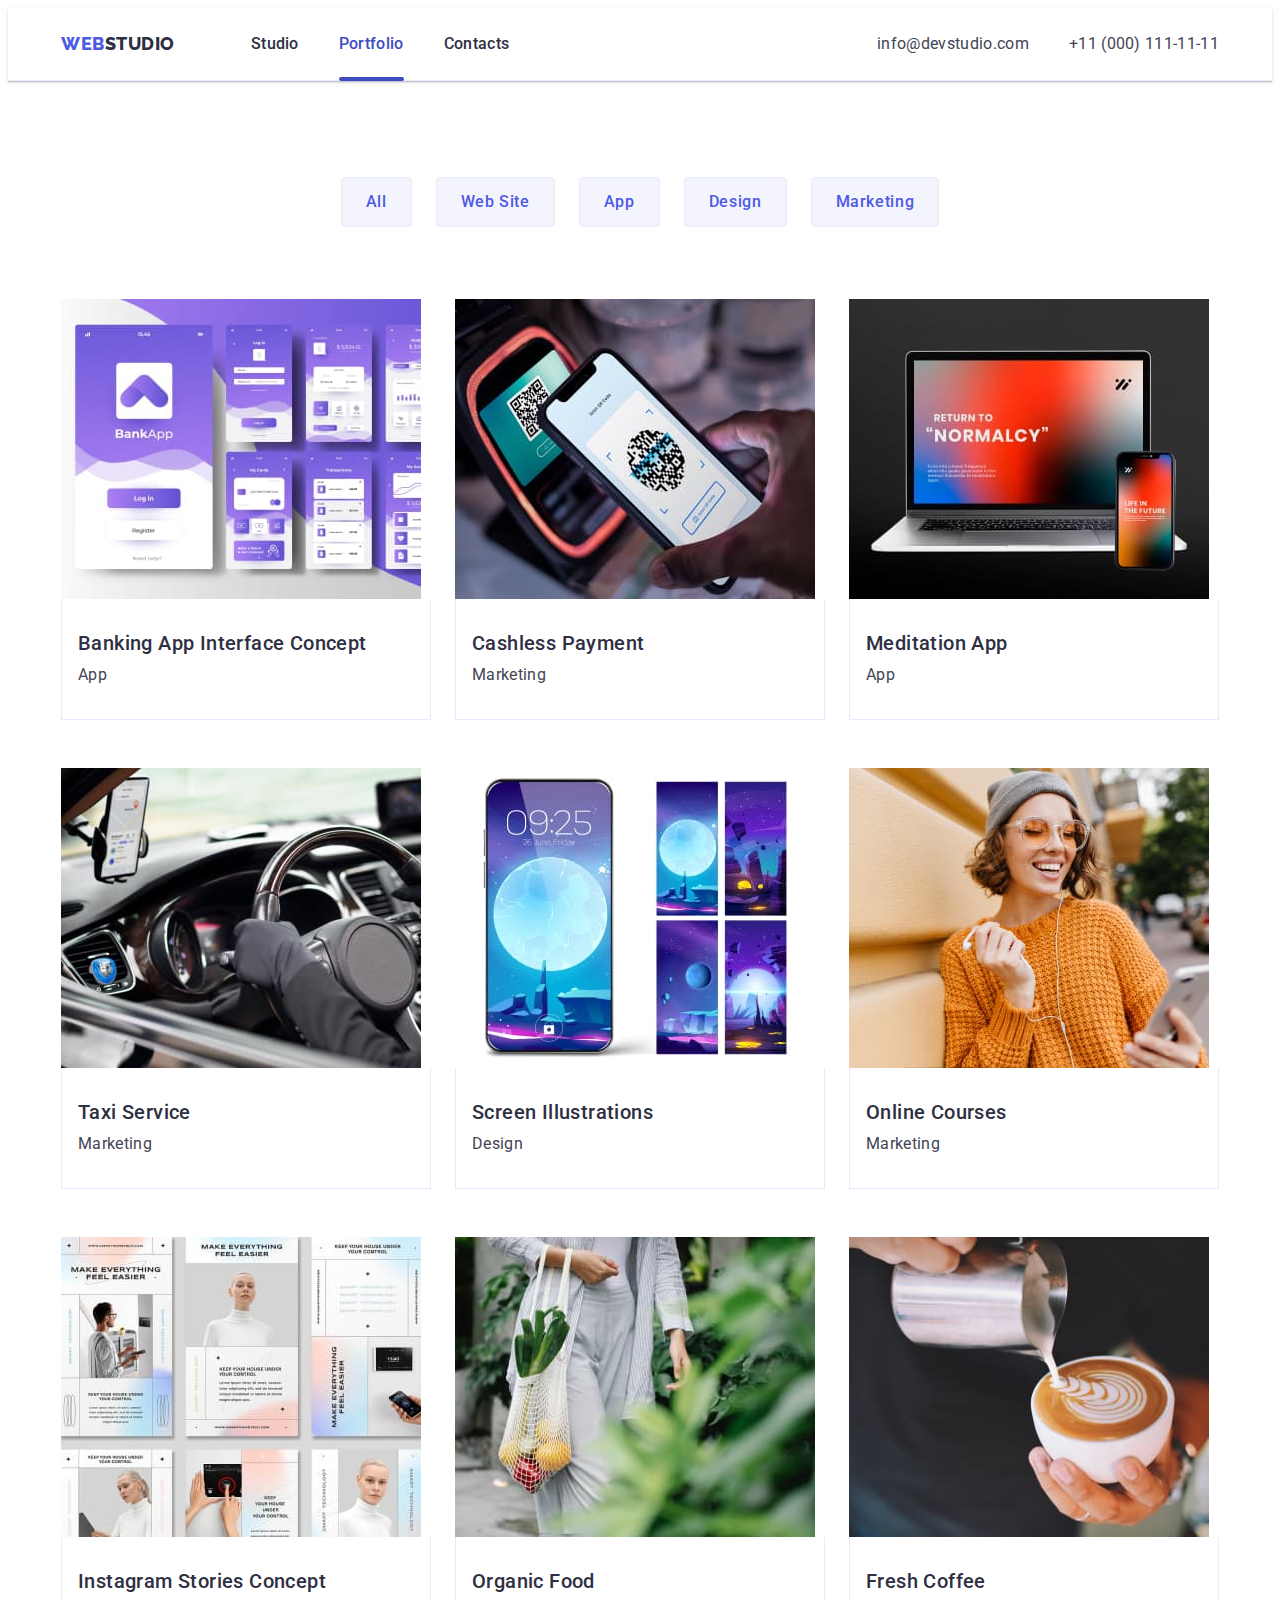
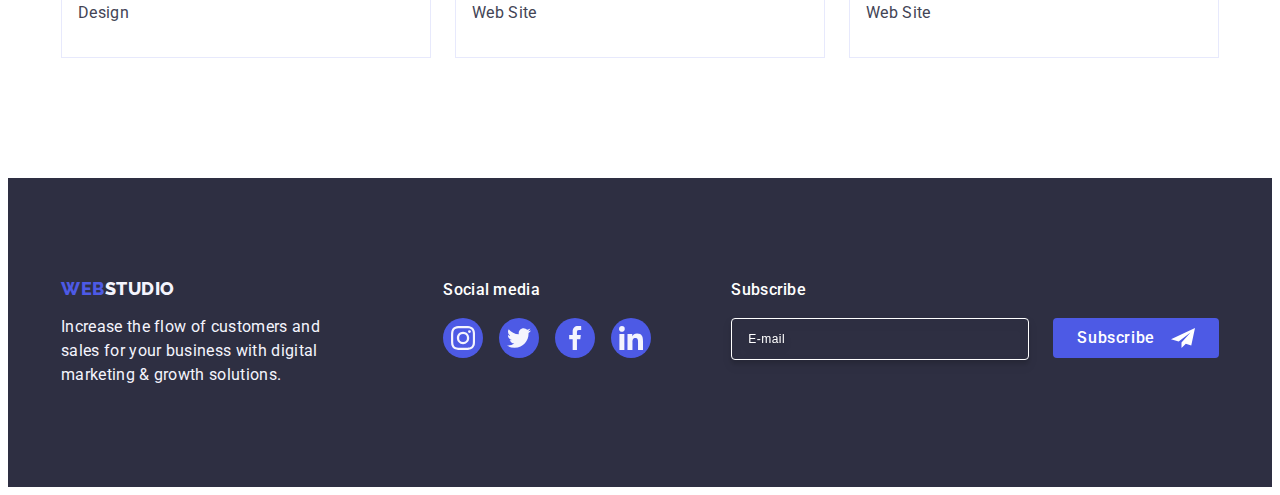
==== portfolio.html @ 907a6740 "Initial commit" ====
<!DOCTYPE html>
<html lang="en">
  <head>
    <meta charset="UTF-8" />
    <meta name="viewport" content="width=device-width, initial-scale=1.0" />
    <title>Document</title>
    <link
      rel="stylesheet"
      href="https://cdnjs.cloudflare.com/ajax/libs/modern-normalize/2.0.0/modern-normalize.min.css"
      integrity="sha512-4xo8blKMVCiXpTaLzQSLSw3KFOVPWhm/TRtuPVc4WG6kUgjH6J03IBuG7JZPkcWMxJ5huwaBpOpnwYElP/m6wg=="
      crossorigin="anonymous"
      referrerpolicy="no-referrer"
    />
    <link rel="preconnect" href="https://fonts.googleapis.com" />
    <link rel="preconnect" href="https://fonts.gstatic.com" crossorigin />
    <link
      href="https://fonts.googleapis.com/css2?family=Raleway:wght@800&family=Roboto:wght@400;500;700;900&display=swap"
      rel="stylesheet"
    />
    <link rel="stylesheet" href="./css/styles.css" />
  </head>
  <body>
    <header class="header">
      <div class="head-nav container">
        <nav class="nav">
          <a class="logo link" href="./index.html"
            >Web<span class="span-logo">Studio</span></a
          >
          <ul class="header-list list">
            <li>
              <a href="./index.html" class="nav-link link">Studio</a>
            </li>
            <li>
              <a
                href="./portfolio.html"
                target="_blank"
                class="nav-link link current"
                >Portfolio</a
              >
            </li>
            <li><a href="" class="nav-link link">Contacts</a></li>
          </ul>
        </nav>

        <address class="address">
          <ul class="head-add-list list">
            <li class="head-add-item">
              <a href="mailto:info@devstudio.com" class="addr-link link"
                >info@devstudio.com</a
              >
            </li>
            <li class="head-add-item">
              <a href="tel:+110001111111" class="addr-link link"
                >+11 (000) 111-11-11</a
              >
            </li>
          </ul>
        </address>
      </div>
    </header>

    <main>
      <section class="list-butt">
        <div class="container">
          <h1 class="visually-hidden">none text</h1>

          <ul class="potfolio-list list">
            <li><button type="button" class="button-list">All</button></li>
            <li><button type="button" class="button-list">Web Site</button></li>
            <li><button type="button" class="button-list">App</button></li>
            <li><button type="button" class="button-list">Design</button></li>
            <li>
              <button type="button" class="button-list">Marketing</button>
            </li>
          </ul>

          <!-- row 1 -->
          <ul class="port-img-list list">
            <li class="port-list-one">
              <a href="" class="main-list link">
                <div class="container-cover">
                  <img
                    src="./images/img8.jpg"
                    alt="Banking Interface"
                    width="360"
                  />
                  <p class="main-cover-text">
                    14 Stylish and User-Friendly App Design Concepts · Task
                    Manager App · Calorie Tracker App · Exotic Fruit Ecommerce
                    App · Cloud Storage App
                  </p>
                </div>
                <div class="div-text">
                  <h2 class="title-portfolio">Banking App Interface Concept</h2>
                  <p class="portfolio-p">App</p>
                </div>
              </a>
            </li>

            <li class="port-list-one">
              <a href="" class="main-list link">
                <div class="container-cover">
                  <img
                    src="./images/img9.jpg"
                    alt="Payment method"
                    width="360"
                  />
                  <p class="main-cover-text">
                    14 Stylish and User-Friendly App Design Concepts · Task
                    Manager App · Calorie Tracker App · Exotic Fruit Ecommerce
                    App · Cloud Storage App
                  </p>
                </div>
                <div class="div-text">
                  <h2 class="title-portfolio">Cashless Payment</h2>
                  <p class="portfolio-p">Marketing</p>
                </div></a
              >
            </li>
            <li class="port-list-one">
              <a href="" class="main-list link">
                <div class="container-cover">
                  <img
                    src="./images/img10.jpg"
                    alt="A meditation app"
                    width="360"
                  />
                  <p class="main-cover-text">
                    14 Stylish and User-Friendly App Design Concepts · Task
                    Manager App · Calorie Tracker App · Exotic Fruit Ecommerce
                    App · Cloud Storage App
                  </p>
                </div>
                <div class="div-text">
                  <h2 class="title-portfolio">Meditation App</h2>
                  <p class="portfolio-p">App</p>
                </div></a
              >
            </li>
            <li class="port-list-one">
              <a href="" class="main-list link">
                <div class="container-cover">
                  <img
                    src="./images/img11.jpg"
                    alt="Service Taxi"
                    width="360"
                  />
                  <p class="main-cover-text">
                    14 Stylish and User-Friendly App Design Concepts · Task
                    Manager App · Calorie Tracker App · Exotic Fruit Ecommerce
                    App · Cloud Storage App
                  </p>
                </div>
                <div class="div-text">
                  <h2 class="title-portfolio">Taxi Service</h2>
                  <p class="portfolio-p">Marketing</p>
                </div></a
              >
            </li>
            <li class="port-list-one">
              <a href="" class="main-list link">
                <div class="container-cover">
                  <img
                    src="./images/img12.jpg"
                    alt="Illustrations Screen"
                    width="360"
                  />
                  <p class="main-cover-text">
                    14 Stylish and User-Friendly App Design Concepts · Task
                    Manager App · Calorie Tracker App · Exotic Fruit Ecommerce
                    App · Cloud Storage App
                  </p>
                </div>
                <div class="div-text">
                  <h2 class="title-portfolio">Screen Illustrations</h2>
                  <p class="portfolio-p">Design</p>
                </div></a
              >
            </li>
            <li class="port-list-one">
              <a href="" class="main-list link">
                <div class="container-cover">
                  <img
                    src="./images/img13.jpg"
                    alt="Courses Online"
                    width="360"
                  />
                  <p class="main-cover-text">
                    14 Stylish and User-Friendly App Design Concepts · Task
                    Manager App · Calorie Tracker App · Exotic Fruit Ecommerce
                    App · Cloud Storage App
                  </p>
                </div>
                <div class="div-text">
                  <h2 class="title-portfolio">Online Courses</h2>
                  <p class="portfolio-p">Marketing</p>
                </div></a
              >
            </li>
            <!-- row 3 -->
            <li class="port-list-one">
              <a href="" class="main-list link">
                <div class="container-cover">
                  <img
                    src="./images/img14.jpg"
                    alt="Instagram Stories"
                    width="360"
                  />
                  <p class="main-cover-text">
                    14 Stylish and User-Friendly App Design Concepts · Task
                    Manager App · Calorie Tracker App · Exotic Fruit Ecommerce
                    App · Cloud Storage App
                  </p>
                </div>
                <div class="div-text">
                  <h2 class="title-portfolio">Instagram Stories Concept</h2>
                  <p class="portfolio-p">Design</p>
                </div></a
              >
            </li>
            <li class="port-list-one">
              <a href="" class="main-list link">
                <div class="container-cover">
                  <img
                    src="./images/img15.jpg"
                    alt="Food Organic"
                    width="360"
                  />
                  <p class="main-cover-text">
                    14 Stylish and User-Friendly App Design Concepts · Task
                    Manager App · Calorie Tracker App · Exotic Fruit Ecommerce
                    App · Cloud Storage App
                  </p>
                </div>
                <div class="div-text">
                  <h2 class="title-portfolio">Organic Food</h2>
                  <p class="portfolio-p">Web Site</p>
                </div></a
              >
            </li>
            <li class="port-list-one">
              <a href="" class="main-list link">
                <div class="container-cover">
                  <img
                    src="./images/img16.jpg"
                    alt="Coffee Fresh"
                    width="360"
                  />
                  <p class="main-cover-text">
                    14 Stylish and User-Friendly App Design Concepts · Task
                    Manager App · Calorie Tracker App · Exotic Fruit Ecommerce
                    App · Cloud Storage App
                  </p>
                </div>
                <div class="div-text">
                  <h2 class="title-portfolio">Fresh Coffee</h2>
                  <p class="portfolio-p">Web Site</p>
                </div></a
              >
            </li>
          </ul>
        </div>
      </section>
    </main>

    <footer class="footer">
      <div class="container footer-cont">
        <div class="footer-logo-p">
          <a class="logo-footer link" href="./index.html"
            >Web<span class="span-footer">Studio</span></a
          >
          <p class="p-footer">
            Increase the flow of customers and sales for your business with
            digital marketing & growth solutions.
          </p>
        </div>

        <div class="footer-soc">
          <p class="footer-main-p">Social media</p>
          <ul class="footer-list-icon list">
            <li class="footer-item">
              <a class="footer-link link" href="">
                <svg class="footer-icons" width="24" height="24">
                  <use href="./images/icons.svg#instagram2"></use>
                </svg>
              </a>
            </li>
            <li class="footer-item">
              <a class="footer-link link" href="">
                <svg class="footer-icons" width="24" height="24">
                  <use href="./images/icons.svg#twitter2"></use>
                </svg>
              </a>
            </li>
            <li class="footer-item">
              <a class="footer-link link" href="">
                <svg class="footer-icons" width="24" height="24">
                  <use href="./images/icons.svg#facebook2"></use>
                </svg>
              </a>
            </li>
            <li class="footer-item">
              <a class="footer-link link" href="">
                <svg class="footer-icons" width="24" height="24">
                  <use href="./images/icons.svg#linkedin2"></use>
                </svg>
              </a>
            </li>
          </ul>
        </div>
        <div class="footer-form-container">
          <p class="footer-title-form">Subscribe</p>
          <form class="footer-form">
            <label class="footer-label" aria-label="Subscribe">
              <input
                class="footer-input"
                type="email"
                name="email"
                placeholder="E-mail"
              />
            </label>
            <button class="footer-form-btn" type="submit">
              Subscribe
              <svg class="footer-form-icon" width="24" height="24">
                <use href="./images/icons.svg#fly-icon"></use>
              </svg>
            </button>
          </form>
        </div>
      </div>
    </footer>
  </body>
</html>
---- css/styles.css ----
:root {
  --primary-font: "Roboto", sans-serif;
  --title-font: "Raleway", sans-serif;
  --primary-black-color: #212121;
  --primary-white-color: #ffffff;
  --primary-accent-color: #2e2f42;
  --secondary-accent-color: #404bbf;
  --active-link-color: #404bbf;
  --logo-text-color: #4d5ae5;
  --span-text-color: #2e2f42;
  --address-text-color: #434455;
  --footer-text-color: #f4f4fd;
  --standart-border-button: #e7e9fc;
  --icon-color: #4d5ae5;
  --lightslate: #8e8f99;
  --dairy: #fcfcfc;
  --navyblue-modal: rgba(46, 47, 66, 0.4);
  --fill-icon: #f4f4fd;
}

body {
  font-family: "Roboto", sans-serif;
  color: var(--address-text-color);
  background-color: var(--primary-white-color);
}

p,
h1,
h2,
h3,
h4,
h5,
h6 {
  margin: 0;
}

img {
  display: block;
}

button {
  font-family: inherit;
  font-size: inherit;
  cursor: pointer;
}

.visually-hidden {
  position: absolute;
  width: 1px;
  height: 1px;
  margin: -1px;
  border: 0;
  padding: 0;
  white-space: nowrap;
  clip-path: inset(100%);
  clip: rect(0 0 0 0);
  overflow: hidden;
}

button {
  font-family: inherit;
}

/*----------header---------*/

.header {
  box-shadow: 0px 2px 1px rgba(46, 47, 66, 0.08),
    0px 1px 1px rgba(46, 47, 66, 0.16), 0px 1px 6px rgba(46, 47, 66, 0.08);
  border-bottom: 1px solid var(--standart-border-button);
}

.head-nav {
  display: flex;
}

.container {
  width: 1158px;
  margin: 0 auto;
  padding: 0 15px;
}

.nav {
  display: flex;
  align-items: center;
}

.logo.link {
  font-family: "Raleway", sans-serif;
  font-weight: 800;
  font-size: 18px;
  line-height: 1.17;
  letter-spacing: 0.03em;
  text-transform: uppercase;
  color: var(--logo-text-color);
  text-decoration: none;
  margin-right: 76px;
}

.span-logo {
  color: var(--span-text-color);
}

.header-list {
  display: flex;
  gap: 40px;
}

.list {
  list-style: none;
  padding-left: 0;
  margin: 0;
}

.nav-link {
  display: block;

  font-weight: 500;
  font-size: 16px;
  line-height: 1.5;
  letter-spacing: 0.02em;
  color: var(--primary-accent-color);
  padding: 24px 0;
}

.current {
  position: relative;
  color: var(--active-link-color);
  transition: color 250ms cubic-bezier(0.4, 0, 0.2, 1);
}

.current::after {
  content: "";
  position: absolute;
  width: 100%;
  left: 0;
  bottom: -1px;
  height: 4px;
  background-color: var(--active-link-color);
  border-radius: 2px;
}

.address {
  font-style: normal;
  margin-left: auto;
}

.head-add-list {
  display: flex;
  gap: 40px;
}

.addr-link {
  display: block;
  padding: 24px 0;
  font-size: 16px;
  line-height: 1.5;
  letter-spacing: 0.02em;
  color: var(--address-text-color);
  text-decoration: none;
  transition: color 250ms cubic-bezier(0.4, 0, 0.2, 1);
}

.link {
  text-decoration: none;
}

.nav-link:hover,
.nav-link:focus {
  color: var(--active-link-color);
}

.addr-link:hover,
.addr-link:focus {
  color: var(--active-link-color);
}

/*  */
@media (max-width: 764px) {
}

/*---------section-one---------*/

.section-one {
  margin: 0 auto;
  background-repeat: no-repeat;
  max-width: 1440px;
  background-color: var(--primary-accent-color);
  padding: 188px 0;
  background-image: linear-gradient(
      rgba(46, 47, 66, 0.7),
      rgba(46, 47, 66, 0.7)
    ),
    url(../images/hero-bg.jpg);
  background-position: center center;
  background-size: cover;
}

.two-inons-container {
  background-color: var(--footer-text-color);
  border-radius: 4px;
  width: 264px;
  height: 112px;
  display: flex;
  justify-content: center;
  align-items: center;
  margin-bottom: 8px;
}

.title-main {
  margin-left: auto;
  margin-right: auto;
  margin-top: 0;
  margin-bottom: 48px;
  font-size: 56px;
  line-height: 1.07;
  text-align: center;
  letter-spacing: 0.02em;
  color: var(--primary-white-color);
  max-width: 496px;
}

.button-order {
  transition: background-color 250ms cubic-bezier(0.4, 0, 0.2, 1);
  margin: 0 auto;
  display: block;
  min-width: 169px;
  height: 56px;
  border: none;
  border-radius: 4px;
  background-color: var(--icon-color);
  font-family: "Roboto", sans-serif;
  font-weight: 500;
  font-size: 16px;
  line-height: 1.5;
  letter-spacing: 0.04em;
  color: var(--primary-white-color);
  cursor: pointer;
}

.button-order:hover,
.button-order:focus {
  background-color: var(--active-link-color);
}

/*-------section-two---------*/

.section-two {
  padding: 120px 0;
}

.two-list {
  display: flex;
  gap: 24px;
}

.two-list-item {
  width: calc((100% - 72px) / 4);
}

.title-advantages {
  margin-top: 0;
  margin-bottom: 8px;
  font-weight: 500;
  font-size: 20px;
  line-height: 1.2;
  letter-spacing: 0.02em;
  color: var(--primary-accent-color);
}

.two-p {
  margin-top: 0;
  margin-bottom: 0;
  line-height: 1.5;
  letter-spacing: 0.02em;
  font-size: 16px;
}

/*-------section-three---------*/

.three {
  padding-bottom: 120px;
}

.title-doing {
  margin-top: 0;
  margin-bottom: 72px;
  font-size: 36px;
  line-height: 1.11;
  text-align: center;
  letter-spacing: 0.02em;
  text-transform: capitalize;
  color: var(--primary-accent-color);
}

.three-list {
  display: flex;
  gap: 24px;
}

.three-list-link {
  width: calc((100% - 48px) / 3);
}

/*-------section-four---------*/

.section-four {
  padding: 120px 0;
  background-color: var(--footer-text-color);
}

.four-container-icons {
  height: 40px;
  width: 40px;
  gap: 24px;
  border-radius: 50%;
  border: 1px solid var(--icon-color);
  display: flex;
  justify-content: center;
  align-items: center;
  background-color: var(--icon-color);
}

.four-icons {
  fill: var(--footer-text-color);
}

.title-team {
  margin-top: 0;
  margin-bottom: 72px;
  font-size: 36px;
  line-height: 1.11;
  text-align: center;
  letter-spacing: 0.02em;
  text-transform: capitalize;
  color: var(--primary-accent-color);
}

.four-list {
  display: flex;
  gap: 24px;
  justify-content: center;
}

.four-list-icons {
}

.four-item {
  width: 40px;
  height: 40px;
}

.four-list-icons {
  justify-content: center;
  display: flex;
  gap: 24px;
}

/* .team-social-item {
  width: 40px;
  height: 40px;
}
.team-social-link {
  width: 100%;
  height: 100%;
  background-color: var(--accent-color);
  border-radius: 50%;
  display: flex;
  align-items: center;
  justify-content: center;
  transition: background-color 250ms cubic-bezier(0.4, 0, 0.2, 1);
}
.team-social-link:hover,
.team-social-link:focus {
  background-color: var(--active-link-color);
} */
/* 
.team {
  box-shadow: 0px 1px 6px rgba(46, 47, 66, 0.08),
    0px 1px 1px rgba(46, 47, 66, 0.16), 0px 2px 1px rgba(46, 47, 66, 0.08);
} */

.four-list-item {
  background-color: var(--primary-white-color);
  width: calc((100% - 72px) / 4);
  border-radius: 0px 0px 4px 4px;
  box-shadow: 0px 1px 6px rgba(46, 47, 66, 0.08),
    0px 1px 1px rgba(46, 47, 66, 0.16), 0px 2px 1px rgba(46, 47, 66, 0.08);
}

.div-worker {
  padding: 32px 0;
}

.four-link {
  width: 100%;
  height: 100%;
  background-color: var(--logo-text-color);
  border-radius: 50%;
  display: flex;
  align-items: center;
  justify-content: center;
  transition: background-color 250ms cubic-bezier(0.4, 0, 0.2, 1);
}

.four-link:hover,
.four-link:focus {
  background-color: var(--active-link-color);
}

.title-four {
  margin-top: 0;
  text-align: center;
  margin-bottom: 8px;
  font-weight: 500;
  font-size: 20px;
  line-height: 1.2;
  letter-spacing: 0.02em;
  color: var(--primary-accent-color);
}

.four-p {
  margin: 0;
  line-height: 1.5;
  letter-spacing: 0.02em;
  font-size: 16px;
  text-align: center;
  margin-bottom: 8px;
}

/* ---------five--------- */

.section-five {
  padding-top: 120px;
  padding-bottom: 120px;
}

.title-icons {
  margin-top: 0;
  margin-bottom: 72px;
  font-size: 36px;
  line-height: 1.11;
  text-align: center;
  letter-spacing: 0.02em;
  text-transform: capitalize;
  color: var(--primary-accent-color);
}

.five-list {
  display: flex;
  gap: 24px;
}

.five-item {
  width: calc((100% - 120px) / 6);
  height: 88px;
}

.five-links {
  width: 100%;
  height: 100%;
  border: 1px solid var(--lightslate);
  border-radius: 4px;
  display: flex;
  align-items: center;
  justify-content: center;
  color: var(--lightslate);
  transition: border-color 250ms cubic-bezier(0.4, 0, 0.2, 1),
    color 250ms cubic-bezier(0.4, 0, 0.2, 1);
}

.five-links:hover,
.five-links:focus {
  border-color: var(--secondary-accent-color);
  color: var(--secondary-accent-color);
}

.five-icons {
  fill: currentColor;
}

/*----------Footer-----------*/
.footer {
  background-color: var(--primary-accent-color);
  padding: 100px 0;
}

.footer-cont {
  display: flex;
  align-items: baseline;
}

.footer-logo-p {
  margin-right: 120px;
}

.logo-footer {
  font-family: "Raleway", sans-serif;
  font-weight: 800;
  font-size: 18px;
  line-height: 1.17;
  letter-spacing: 0.03em;
  text-transform: uppercase;
  color: var(--logo-text-color);
}

.span-footer {
  color: var(--footer-text-color);
}

.p-footer {
  margin-top: 0;
  margin-bottom: 0;
  margin-right: 0;
  line-height: 1.5;
  color: var(--footer-text-color);
  letter-spacing: 0.02em;
  max-width: 264px;
}

.logo-footer.link {
  text-decoration: none;
  display: inline-block;
  margin-bottom: 16px;
}

.footer-main-p {
  color: var(--primary-white-color);
  font-size: 16px;
  font-style: normal;
  font-weight: 500;
  line-height: 1.5;
  letter-spacing: 0.02em;
  margin-bottom: 16px;
}

.footer-list-icon {
  gap: 16px;
  display: flex;
}

.footer-link {
  width: 40px;
  height: 40px;
  background-color: var(--logo-text-color);
  border-radius: 50%;
  display: flex;
  justify-content: center;
  align-items: center;
  transition: background-color 250ms cubic-bezier(0.4, 0, 0.2, 1);
}

.footer-link:hover,
.footer-link:focus {
  background-color: #31d0aa;
}

.footer-icons {
  fill: var(--footer-text-color);
  display: flex;
}

/* ------------------------ */
.footer-form-container {
  margin-left: 80px;
}
.footer-title-form {
  color: var(--primary-white-color);
  font-size: 16px;
  font-weight: 500;
  line-height: 1.5;
  letter-spacing: 0.02em;
  margin-bottom: 16px;
}

.footer-form {
  display: flex;
  gap: 24px;
}
.footer-input {
  width: 264px;
  height: 40px;
  background-color: transparent;
  border-radius: 4px;
  border: 1px solid var(--primary-white-color);
  box-shadow: 0px 4px 4px 0px rgba(0, 0, 0, 0.15);
  padding: 0 16px;
  color: var(--primary-white-color);
  font-size: 12px;
  line-height: 1.5;
  letter-spacing: 0.04em;
  filter: drop-shadow(0px 4px 4px rgba(0, 0, 0, 0.15));
}

.footer-input::placeholder {
  color: var(--primary-white-color);
}

.footer-form-btn {
  display: flex;
  justify-content: center;
  align-items: center;
  min-width: 165px;
  height: 40px;
  color: var(--primary-white-color);
  text-align: center;
  font-size: 16px;
  font-weight: 500;
  line-height: 1.5;
  letter-spacing: 0.04em;
  padding: 8px 24px;
  border-radius: 4px;
  background: var(--logo-text-color);
  border: none;
}

.footer-form-icon {
  margin-left: 16px;
  fill: var(--primary-white-color);
}

/* --------------- */

/*-----------PORTFOLIO-main---------*/

.list-butt {
  padding: 96px 0 120px 0;
}

.container-cover {
  position: relative;
  overflow: hidden;
}

.main-cover-text {
  position: absolute;
  top: 0;
  left: 0;
  font-size: 16px;
  line-height: 1.5;
  letter-spacing: 0.02em;
  color: var(--footer-text-color);
  padding: 40px 32px;
  background-color: var(--icon-color);
  height: 100%;

  transform: translateY(100%);
  transition: transform 250ms cubic-bezier(0.4, 0, 0.2, 1);
}

.main-list:hover .main-cover-text,
.main-list:focus .main-cover-text {
  transform: translateY(0%);
}

.potfolio-list {
  display: flex;
  justify-content: center;
  gap: 24px;
  margin-bottom: 72px;
}

.button-list {
  padding: 12px 24px;
  border: 1px solid var(--standart-border-button);
  font-family: "Roboto", sans-serif;
  font-weight: 500;
  font-size: 16px;
  line-height: 1.5;
  letter-spacing: 0.04em;
  color: var(--logo-text-color);
  background-color: var(--footer-text-color);
  cursor: pointer;
  border-radius: 4px;
  transition: color 250ms cubic-bezier(0.4, 0, 0.2, 1),
    background-color 250ms cubic-bezier(0.4, 0, 0.2, 1),
    border-color 250ms cubic-bezier(0.4, 0, 0.2, 1),
    box-shadow 250ms cubic-bezier(0.4, 0, 0.2, 1);
}

.button-list:hover,
.button-list:focus {
  box-shadow: 0px 3px 1px rgba(0, 0, 0, 0.1), 0px 2px 1px rgba(0, 0, 0, 0.08),
    0px 2px 2px rgba(0, 0, 0, 0.12);
  border: 1px solid transparent;
  color: var(--primary-white-color);
  background-color: var(--active-link-color);
}

.port-img-list {
  display: flex;
  flex-wrap: wrap;
  column-gap: 24px;
  row-gap: 48px;
}

.port-list-one {
  width: calc((100% - 48px) / 3);
}

.main-list:hover {
  box-shadow: 0px 1px 6px rgba(46, 47, 66, 0.08),
    0px 1px 1px rgba(46, 47, 66, 0.16), 0px 2px 1px rgba(46, 47, 66, 0.08);
}

.div-text {
  padding: 32px 16px;
  border: 1px solid var(--standart-border-button);
  border-top: none;
}

.main-list {
  display: block;
  transition: box-shadow 250ms cubic-bezier(0.4, 0, 0.2, 1);
}

.title-portfolio {
  margin-top: 0;
  font-weight: 500;
  font-size: 20px;
  line-height: 1.2;
  letter-spacing: 0.02em;
  color: var(--primary-accent-color);
  margin-bottom: 8px;
}

.portfolio-p {
  margin-top: 0;
  margin-bottom: 0;
  font-size: 16px;
  line-height: 1.5;
  letter-spacing: 0.02em;
  color: var(--address-text-color);
}

.portfolio-p:hover {
  transform: translateY(0%);
}

.backdrop {
  position: fixed;
  width: 100%;
  height: 100%;
  top: 0;
  left: 0;
  background-color: rgba(46, 47, 66, 0.4);
  transition: opacity 250ms cubic-bezier(0.4, 0, 0.2, 1),
    visibility 250ms cubic-bezier(0.4, 0, 0.2, 1);
}

.modal {
  padding: 72px 24px 24px 24px;
  position: absolute;
  top: 50%;
  left: 50%;
  transform: translate(-50%, -50%) scale(1);
  width: 408px;
  min-height: 584px;
  background-color: var(--dairy);
  border-radius: 4px;
  box-shadow: 0px 1px 1px rgba(0, 0, 0, 0.14), 0px 1px 3px rgba(0, 0, 0, 0.12),
    0px 2px 1px rgba(0, 0, 0, 0.2);
  transition: transform 250ms cubic-bezier(0.4, 0, 0.2, 1);
}

.modal-close-btn {
  position: absolute;
  top: 24px;
  right: 24px;
  width: 24px;
  height: 24px;
  border-radius: 50%;
  border: 1px solid rgba(0, 0, 0, 0.1);
  cursor: pointer;
  background-color: var(--standart-border-button);
  border-radius: 50%;
  display: flex;
  align-items: center;
  justify-content: center;
  transition: background-color 250ms cubic-bezier(0.4, 0, 0.2, 1),
    border 250ms cubic-bezier(0.4, 0, 0.2, 1);
  padding: 0;
}

.close-icon {
  transition: fill 250ms cubic-bezier(0.4, 0, 0.2, 1);
}

.modal-close-btn:hover,
.modal-close-btn:focus {
  background-color: var(--secondary-accent-color);
  border: none;
  fill: var(--primary-white-color);
}

.is-hidden {
  opacity: 0;
  visibility: hidden;
  pointer-events: none;
}

.modal-p {
  color: var(--primary-accent-color);
  text-align: center;
  font-family: Roboto;
  font-size: 16px;
  font-style: normal;
  font-weight: 500;
  line-height: 24px; /* 150% */
  letter-spacing: 0.32px;
  margin-bottom: 16px;
}

/* ------------------------ */
.modal-form {
}
.modal-form-container {
  margin-bottom: 8px;
}

.texarea-cont {
  margin-bottom: 16px;
}

.modal-label {
  display: block;
  color: var(--lightslate);
  font-size: 12px;
  line-height: 1.17;
  letter-spacing: 0.04em;
  margin-bottom: 4px;
}
.modal-input-cont {
  position: relative;
}
.modal-input {
  display: block;
  color: var(--navyblue-modal);
  font-size: 12px;
  line-height: 1.17;
  letter-spacing: 0.04em;
  border-radius: 4px;
  border: 1px solid var(--navyblue-modal);
  width: 100%;
  height: 40px;
  padding: 0 0 0 38px;
  background-color: transparent;
  outline: transparent;
  transition: border-color 250ms cubic-bezier(0.4, 0, 0.2, 1);
}

.modal-input:focus {
  border-color: var(--icon-color);
}

.modal-input:focus + .modal-input-icons {
  fill: var(--logo-text-color);
}

.modal-input-icons {
  fill: var(--primary-accent-color);
  position: absolute;
  left: 16px;
  top: 50%;
  transform: translateY(-50%);
  transition: fill 250ms cubic-bezier(0.4, 0, 0.2, 1);
}

.modal-textarea {
  width: 100%;
  height: 120px;
  border-radius: 4px;
  border: 1px solid var(--navyblue-modal);
  display: flex;
  flex-direction: column;
  align-items: flex-start;
  background-color: transparent;
  color: var(--navyblue-modal);
  padding: 8px 16px;
  outline: transparent;
  resize: none;
  font-size: 12px;
  line-height: 1.17;
  letter-spacing: 0.04em;
  transition: border-color 250ms cubic-bezier(0.4, 0, 0.2, 1);
}

.check-modal {
  margin-bottom: 24px;
}

.modal-textarea::placeholder {
  color: var(--navyblue-modal);
  font-family: Roboto;
  font-size: 12px;
  letter-spacing: 0.04em;
}

.modal-textarea:focus {
  border-color: var(--logo-text-color);
  border-radius: 4px;
}

.modal-btn {
  display: block;
  color: var(--primary-white-color);
  text-align: center;
  font-family: inherit;
  font-size: 16px;
  font-style: normal;
  font-weight: 500;
  line-height: 1.5;
  letter-spacing: 0.04em;
  padding: 16px 32px;
  min-width: 169px;
  height: 56px;
  gap: 10px;
  margin: 0 auto;
  border-radius: 4px;
  background: var(--logo-text-color);
  box-shadow: 0px 4px 4px 0px rgba(0, 0, 0, 0.15);
  border: none;
  transition: background-color 250ms cubic-bezier(0.4, 0, 0.2, 1);
}

.modal-icon {
  position: absolute;
  left: 16px;
  top: 50%;
  transform: translateY(-50%);
}

.check-text {
  color: var(--lightslate);
  font-size: 12px;
  line-height: 1.17;
  letter-spacing: 0.04em;
}

.pryvacy-link {
  color: var(--icon-color);
}

.span-rectangle {
  display: inline-flex;
  align-items: center;
  justify-content: center;
  width: 16px;
  height: 16px;
  border-radius: 2px;
  margin-right: 8px;
  border: 1px solid var(--navyblue-modal);
  fill: transparent;
  transition: background-color 250ms cubic-bezier(0.4, 0, 0.2, 1),
    border 250ms cubic-bezier(0.4, 0, 0.2, 1),
    fill 250ms cubic-bezier(0.4, 0, 0.2, 1);
}

.modal-check:checked + .check-text > .span-rectangle {
  background-color: var(--active-link-color);
  border: none;
  fill: var(--fill-icon);
  border-color: var(--active-link-color);
}

.modal-check:focus + .check-text > .span-rectangle {
  border: 1px solid var(--active-link-color);
}
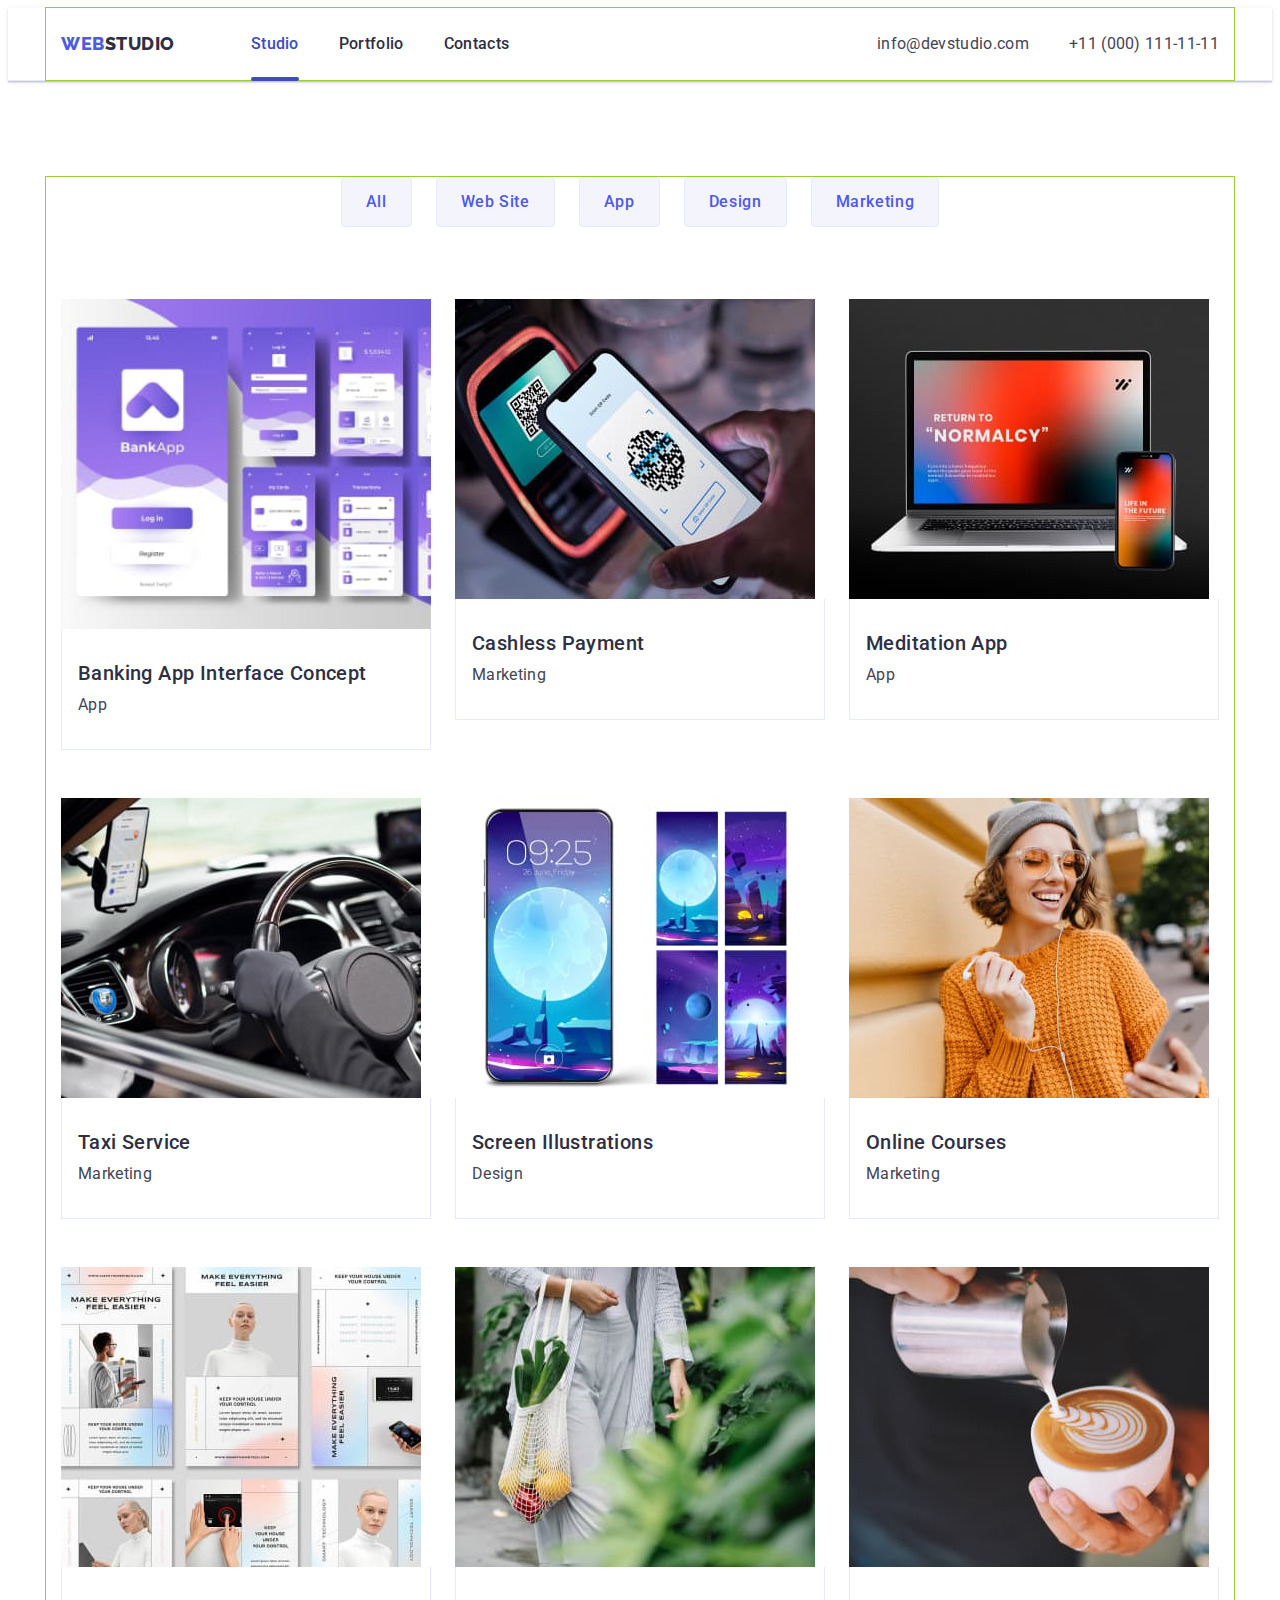
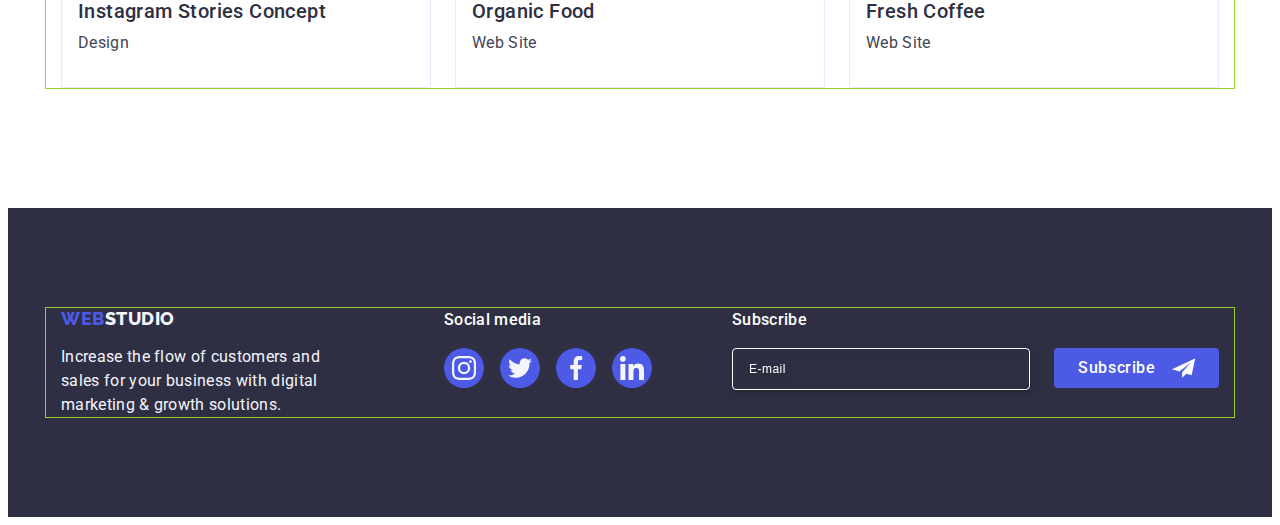
==== commit 129179f7: "7" ====
--- a/portfolio.html
+++ b/portfolio.html
@@ -18,6 +18,7 @@
       rel="stylesheet"
     />
     <link rel="stylesheet" href="./css/styles.css" />
+    <link rel="stylesheet" href="./css/media.css" />
   </head>
   <body>
     <header class="header">
@@ -28,13 +29,10 @@
           >
           <ul class="header-list list">
             <li>
-              <a href="./index.html" class="nav-link link">Studio</a>
-            </li>
-            <li>
-              <a
-                href="./portfolio.html"
-                target="_blank"
-                class="nav-link link current"
+              <a href="./index.html" class="nav-link link current">Studio</a>
+            </li>
+            <li>
+              <a href="./portfolio.html" target="_blank" class="nav-link link"
                 >Portfolio</a
               >
             </li>
@@ -44,18 +42,23 @@
 
         <address class="address">
           <ul class="head-add-list list">
-            <li class="head-add-item">
+            <li>
               <a href="mailto:info@devstudio.com" class="addr-link link"
                 >info@devstudio.com</a
               >
             </li>
-            <li class="head-add-item">
+            <li>
               <a href="tel:+110001111111" class="addr-link link"
                 >+11 (000) 111-11-11</a
               >
             </li>
           </ul>
         </address>
+        <a class="burger-link link" href="#">
+          <svg class="burger-icon" width="32" height="22">
+            <use href="./images/icons.svg#menu-burger"></use>
+          </svg>
+        </a>
       </div>
     </header>
 
@@ -79,11 +82,32 @@
             <li class="port-list-one">
               <a href="" class="main-list link">
                 <div class="container-cover">
-                  <img
-                    src="./images/img8.jpg"
-                    alt="Banking Interface"
-                    width="360"
-                  />
+                  <picture>
+                    <source
+                      srcset="./images/img8.jpg 1x, ./images/img8-2x.jpg 2x"
+                      media="(min-width: 1158px)"
+                    />
+                    <source
+                      srcset="
+                        ./images/tab-img8.jpg    1x,
+                        ./images/tab-img8-2x.jpg 2x
+                      "
+                      media="(min-width: 768px)"
+                    />
+                    <source
+                      srcset="
+                        ./images/mobile-img8.jpg    1x,
+                        ./images/mobile-img8-2x.jpg 2x
+                      "
+                      media="(min-width: 320px)"
+                    />
+                    <img
+                      src="./images/img8.jpg"
+                      alt="Banking Interface"
+                      width="396"
+                    />
+                  </picture>
+
                   <p class="main-cover-text">
                     14 Stylish and User-Friendly App Design Concepts · Task
                     Manager App · Calorie Tracker App · Exotic Fruit Ecommerce
--- a/css/styles.css
+++ b/css/styles.css
@@ -36,12 +36,24 @@
 
 img {
   display: block;
+  /* max-width: 100%;
+  height: 100%; */
 }
 
 button {
   font-family: inherit;
   font-size: inherit;
   cursor: pointer;
+}
+
+.list {
+  list-style: none;
+  padding-left: 0;
+  margin: 0;
+}
+
+.link {
+  text-decoration: none;
 }
 
 .visually-hidden {
@@ -61,22 +73,26 @@
   font-family: inherit;
 }
 
-/*----------header---------*/
-
+.container {
+  width: 100%;
+  min-width: 320px;
+  max-width: 428px;
+  padding-left: 16px;
+  padding-right: 16px;
+  margin-left: auto;
+  margin-right: auto;
+  outline: 1px solid yellowgreen;
+}
+
+/*----------header--------------------------------------------*/
 .header {
   box-shadow: 0px 2px 1px rgba(46, 47, 66, 0.08),
     0px 1px 1px rgba(46, 47, 66, 0.16), 0px 1px 6px rgba(46, 47, 66, 0.08);
   border-bottom: 1px solid var(--standart-border-button);
 }
-
 .head-nav {
   display: flex;
-}
-
-.container {
-  width: 1158px;
-  margin: 0 auto;
-  padding: 0 15px;
+  align-items: center;
 }
 
 .nav {
@@ -84,7 +100,7 @@
   align-items: center;
 }
 
-.logo.link {
+.logo {
   font-family: "Raleway", sans-serif;
   font-weight: 800;
   font-size: 18px;
@@ -93,130 +109,50 @@
   text-transform: uppercase;
   color: var(--logo-text-color);
   text-decoration: none;
-  margin-right: 76px;
 }
 
 .span-logo {
   color: var(--span-text-color);
 }
 
-.header-list {
-  display: flex;
-  gap: 40px;
-}
-
-.list {
-  list-style: none;
-  padding-left: 0;
-  margin: 0;
-}
-
-.nav-link {
-  display: block;
-
-  font-weight: 500;
-  font-size: 16px;
-  line-height: 1.5;
-  letter-spacing: 0.02em;
-  color: var(--primary-accent-color);
-  padding: 24px 0;
-}
-
-.current {
-  position: relative;
-  color: var(--active-link-color);
-  transition: color 250ms cubic-bezier(0.4, 0, 0.2, 1);
-}
-
-.current::after {
-  content: "";
-  position: absolute;
-  width: 100%;
-  left: 0;
-  bottom: -1px;
-  height: 4px;
-  background-color: var(--active-link-color);
-  border-radius: 2px;
-}
-
-.address {
-  font-style: normal;
-  margin-left: auto;
-}
-
-.head-add-list {
-  display: flex;
-  gap: 40px;
-}
-
-.addr-link {
-  display: block;
-  padding: 24px 0;
-  font-size: 16px;
-  line-height: 1.5;
-  letter-spacing: 0.02em;
-  color: var(--address-text-color);
-  text-decoration: none;
-  transition: color 250ms cubic-bezier(0.4, 0, 0.2, 1);
-}
-
-.link {
-  text-decoration: none;
-}
-
-.nav-link:hover,
-.nav-link:focus {
-  color: var(--active-link-color);
-}
-
-.addr-link:hover,
-.addr-link:focus {
-  color: var(--active-link-color);
-}
-
-/*  */
-@media (max-width: 764px) {
-}
-
-/*---------section-one---------*/
+/*---------section-one----------------------------------------------------*/
 
 .section-one {
   margin: 0 auto;
   background-repeat: no-repeat;
-  max-width: 1440px;
+  max-width: 428px;
   background-color: var(--primary-accent-color);
-  padding: 188px 0;
+  padding: 112px 0;
   background-image: linear-gradient(
       rgba(46, 47, 66, 0.7),
       rgba(46, 47, 66, 0.7)
     ),
-    url(../images/hero-bg.jpg);
+    url(../images/bg-mobile.jpg);
   background-position: center center;
   background-size: cover;
 }
-
-.two-inons-container {
-  background-color: var(--footer-text-color);
-  border-radius: 4px;
-  width: 264px;
-  height: 112px;
-  display: flex;
-  justify-content: center;
-  align-items: center;
-  margin-bottom: 8px;
+@media (min-device-pixel-ratio: 2),
+  (min-resolution: 192dpi),
+  (min-resolution: 2dppx) {
+  .section-one {
+    background-image: linear-gradient(
+        rgba(46, 47, 66, 0.7),
+        rgba(46, 47, 66, 0.7)
+      ),
+      url(../images/bg-mobile-2x.jpg);
+  }
 }
 
 .title-main {
   margin-left: auto;
   margin-right: auto;
-  margin-top: 0;
-  margin-bottom: 48px;
-  font-size: 56px;
-  line-height: 1.07;
+  margin-bottom: 72px;
+  font-size: 36px;
+  line-height: 1.11;
   text-align: center;
   letter-spacing: 0.02em;
   color: var(--primary-white-color);
-  max-width: 496px;
+  max-width: 320px;
 }
 
 .button-order {
@@ -245,34 +181,32 @@
 /*-------section-two---------*/
 
 .section-two {
-  padding: 120px 0;
+  padding: 96px 0;
 }
 
 .two-list {
   display: flex;
-  gap: 24px;
+  gap: 72px;
 }
 
 .two-list-item {
-  width: calc((100% - 72px) / 4);
+  width: 100%;
 }
 
 .title-advantages {
-  margin-top: 0;
   margin-bottom: 8px;
-  font-weight: 500;
-  font-size: 20px;
-  line-height: 1.2;
+  font-weight: 700;
+  font-size: 36px;
+  line-height: 1.11;
   letter-spacing: 0.02em;
   color: var(--primary-accent-color);
 }
 
 .two-p {
-  margin-top: 0;
-  margin-bottom: 0;
-  line-height: 1.5;
-  letter-spacing: 0.02em;
-  font-size: 16px;
+  line-height: 1.5;
+  letter-spacing: 0.02em;
+  font-size: 16px;
+  font-weight: 500;
 }
 
 /*-------section-three---------*/
@@ -302,30 +236,11 @@
 }
 
 /*-------section-four---------*/
-
 .section-four {
-  padding: 120px 0;
+  padding: 96px 0;
   background-color: var(--footer-text-color);
 }
-
-.four-container-icons {
-  height: 40px;
-  width: 40px;
-  gap: 24px;
-  border-radius: 50%;
-  border: 1px solid var(--icon-color);
-  display: flex;
-  justify-content: center;
-  align-items: center;
-  background-color: var(--icon-color);
-}
-
-.four-icons {
-  fill: var(--footer-text-color);
-}
-
 .title-team {
-  margin-top: 0;
   margin-bottom: 72px;
   font-size: 36px;
   line-height: 1.11;
@@ -334,63 +249,47 @@
   text-transform: capitalize;
   color: var(--primary-accent-color);
 }
-
 .four-list {
   display: flex;
+  gap: 72px;
+  justify-content: center;
+}
+.four-list-item {
+  background-color: var(--primary-white-color);
+  width: 100%;
+  max-width: 264px;
+  border-radius: 0px 0px 4px 4px;
+  box-shadow: 0px 1px 6px rgba(46, 47, 66, 0.08),
+    0px 1px 1px rgba(46, 47, 66, 0.16), 0px 2px 1px rgba(46, 47, 66, 0.08);
+}
+.div-worker {
+  padding: 32px 0;
+}
+.title-four {
+  text-align: center;
+  margin-bottom: 8px;
+  font-weight: 500;
+  font-size: 20px;
+  line-height: 1.2;
+  letter-spacing: 0.02em;
+  color: var(--primary-accent-color);
+}
+.four-p {
+  line-height: 1.5;
+  letter-spacing: 0.02em;
+  font-size: 16px;
+  text-align: center;
+  margin-bottom: 8px;
+}
+.four-list-icons {
+  justify-content: center;
+  display: flex;
   gap: 24px;
-  justify-content: center;
-}
-
-.four-list-icons {
-}
-
+}
 .four-item {
   width: 40px;
   height: 40px;
 }
-
-.four-list-icons {
-  justify-content: center;
-  display: flex;
-  gap: 24px;
-}
-
-/* .team-social-item {
-  width: 40px;
-  height: 40px;
-}
-.team-social-link {
-  width: 100%;
-  height: 100%;
-  background-color: var(--accent-color);
-  border-radius: 50%;
-  display: flex;
-  align-items: center;
-  justify-content: center;
-  transition: background-color 250ms cubic-bezier(0.4, 0, 0.2, 1);
-}
-.team-social-link:hover,
-.team-social-link:focus {
-  background-color: var(--active-link-color);
-} */
-/* 
-.team {
-  box-shadow: 0px 1px 6px rgba(46, 47, 66, 0.08),
-    0px 1px 1px rgba(46, 47, 66, 0.16), 0px 2px 1px rgba(46, 47, 66, 0.08);
-} */
-
-.four-list-item {
-  background-color: var(--primary-white-color);
-  width: calc((100% - 72px) / 4);
-  border-radius: 0px 0px 4px 4px;
-  box-shadow: 0px 1px 6px rgba(46, 47, 66, 0.08),
-    0px 1px 1px rgba(46, 47, 66, 0.16), 0px 2px 1px rgba(46, 47, 66, 0.08);
-}
-
-.div-worker {
-  padding: 32px 0;
-}
-
 .four-link {
   width: 100%;
   height: 100%;
@@ -401,41 +300,21 @@
   justify-content: center;
   transition: background-color 250ms cubic-bezier(0.4, 0, 0.2, 1);
 }
-
 .four-link:hover,
 .four-link:focus {
   background-color: var(--active-link-color);
 }
-
-.title-four {
-  margin-top: 0;
-  text-align: center;
-  margin-bottom: 8px;
-  font-weight: 500;
-  font-size: 20px;
-  line-height: 1.2;
-  letter-spacing: 0.02em;
-  color: var(--primary-accent-color);
-}
-
-.four-p {
-  margin: 0;
-  line-height: 1.5;
-  letter-spacing: 0.02em;
-  font-size: 16px;
-  text-align: center;
-  margin-bottom: 8px;
+.four-icons {
+  fill: var(--footer-text-color);
 }
 
 /* ---------five--------- */
 
 .section-five {
-  padding-top: 120px;
-  padding-bottom: 120px;
+  padding: 96px 0;
 }
 
 .title-icons {
-  margin-top: 0;
   margin-bottom: 72px;
   font-size: 36px;
   line-height: 1.11;
@@ -447,11 +326,11 @@
 
 .five-list {
   display: flex;
-  gap: 24px;
+  gap: 72px 16px;
 }
 
 .five-item {
-  width: calc((100% - 120px) / 6);
+  width: calc((100% - 16px) / 2);
   height: 88px;
 }
 
@@ -481,16 +360,12 @@
 /*----------Footer-----------*/
 .footer {
   background-color: var(--primary-accent-color);
-  padding: 100px 0;
+  padding: 96px 0;
 }
 
 .footer-cont {
   display: flex;
   align-items: baseline;
-}
-
-.footer-logo-p {
-  margin-right: 120px;
 }
 
 .logo-footer {
@@ -559,10 +434,6 @@
   display: flex;
 }
 
-/* ------------------------ */
-.footer-form-container {
-  margin-left: 80px;
-}
 .footer-title-form {
   color: var(--primary-white-color);
   font-size: 16px;
@@ -571,13 +442,13 @@
   letter-spacing: 0.02em;
   margin-bottom: 16px;
 }
-
+/* */
 .footer-form {
   display: flex;
-  gap: 24px;
+  gap: 16px;
 }
 .footer-input {
-  width: 264px;
+  width: 398px;
   height: 40px;
   background-color: transparent;
   border-radius: 4px;
@@ -599,7 +470,7 @@
   display: flex;
   justify-content: center;
   align-items: center;
-  min-width: 165px;
+  max-width: 165px;
   height: 40px;
   color: var(--primary-white-color);
   text-align: center;
@@ -617,9 +488,6 @@
   margin-left: 16px;
   fill: var(--primary-white-color);
 }
-
-/* --------------- */
-
 /*-----------PORTFOLIO-main---------*/
 
 .list-butt {
@@ -805,8 +673,8 @@
   font-size: 16px;
   font-style: normal;
   font-weight: 500;
-  line-height: 24px; /* 150% */
-  letter-spacing: 0.32px;
+  line-height: 1.5;
+  letter-spacing: 0.02em;
   margin-bottom: 16px;
 }
 
--- a/css/media.css
+++ b/css/media.css
@@ -0,0 +1,347 @@
+/* ----------------ДО-------------------------- */
+@media (max-width: 427px) {
+  .subscribe-input {
+    width: 94vw;
+  }
+}
+@media screen and (max-width: 768px) {
+  .container {
+    max-width: 768px;
+  }
+  .head-nav {
+    justify-content: space-between;
+  }
+  .address {
+    display: none;
+  }
+  .header-list {
+    display: none;
+  }
+  .title-advantages {
+    text-align: center;
+  }
+  /* FOOTER */
+  .footer-logo-p {
+    display: flex;
+    flex-direction: column;
+    align-items: center;
+    margin: 0 auto;
+  }
+  .footer-cont {
+    flex-direction: column;
+  }
+  .footer-form {
+    flex-direction: column;
+    align-items: center;
+  }
+  .footer-soc {
+    margin: 0 auto;
+  }
+  .footer-main-p {
+    text-align: center;
+  }
+  .footer-title-form {
+    text-align: center;
+  }
+}
+
+@media screen and (min-width: 768px) and (max-width: 1157px) {
+  .footer-cont {
+    flex-wrap: wrap;
+    column-gap: 24px;
+    max-width: 584px;
+  }
+}
+
+@media screen and (max-width: 1158px) {
+  .container {
+    max-width: 1158px;
+    padding-left: 15px;
+    padding-right: 15px;
+  }
+  .head-add-list {
+    flex-direction: column;
+  }
+  .two-inons-container {
+    display: none;
+  }
+  .two-list {
+    flex-wrap: wrap;
+  }
+  .three {
+    display: none;
+  }
+  .four-list {
+    flex-wrap: wrap;
+  }
+
+  .five-list {
+    flex-wrap: wrap;
+  }
+  .footer-cont {
+    row-gap: 72px;
+  }
+}
+
+/* -----------------ОТ------------------------ */
+@media screen and (min-width: 428px) {
+  .container {
+    max-width: 428px;
+  }
+}
+
+@media screen and (min-width: 768px) {
+  .container {
+    max-width: 768px;
+  }
+  .header-list {
+    display: flex;
+    gap: 40px;
+  }
+  .logo {
+    margin-right: 120px;
+  }
+  .nav-link {
+    display: block;
+
+    font-weight: 500;
+    font-size: 16px;
+    line-height: 1.5;
+    letter-spacing: 0.02em;
+    color: var(--primary-accent-color);
+    padding: 24px 0;
+  }
+
+  .nav-link:hover,
+  .nav-link:focus {
+    color: var(--active-link-color);
+  }
+
+  .current {
+    position: relative;
+    color: var(--active-link-color);
+    transition: color 250ms cubic-bezier(0.4, 0, 0.2, 1);
+  }
+
+  .current::after {
+    content: "";
+    position: absolute;
+    width: 100%;
+    left: 0;
+    bottom: -1px;
+    height: 4px;
+    background-color: var(--active-link-color);
+    border-radius: 2px;
+  }
+  .address {
+    font-style: normal;
+    margin-left: auto;
+  }
+  .head-add-list {
+    display: flex;
+    gap: 12px;
+  }
+  .addr-link {
+    display: block;
+    font-size: 12px;
+    line-height: 1.17;
+    letter-spacing: 0.04em;
+    color: var(--address-text-color);
+    text-decoration: none;
+    transition: color 250ms cubic-bezier(0.4, 0, 0.2, 1);
+  }
+
+  .addr-link:hover,
+  .addr-link:focus {
+    color: var(--active-link-color);
+  }
+
+  .burger-link {
+    display: none;
+  }
+  .section-one {
+    max-width: 768px;
+    background-image: linear-gradient(
+        rgba(46, 47, 66, 0.7),
+        rgba(46, 47, 66, 0.7)
+      ),
+      url(../images/bg-tablet.jpg);
+  }
+
+  @media (min-device-pixel-ratio: 2),
+    (min-resolution: 192dpi),
+    (min-resolution: 2dppx) {
+    .section-one {
+      background-image: linear-gradient(
+          rgba(46, 47, 66, 0.7),
+          rgba(46, 47, 66, 0.7)
+        ),
+        url(../images/bg-tablet-2x.jpg);
+    }
+  }
+  .title-main {
+    margin-bottom: 36px;
+    font-size: 56px;
+    line-height: 1.07;
+    max-width: 496px;
+  }
+  .two-list {
+    gap: 72px 24px;
+  }
+  .two-list-item {
+    width: calc((100% - 24px) / 2);
+  }
+  .four-list {
+    gap: 64px 24px;
+  }
+  .four-list-item {
+    width: calc((100% - 24px) / 2);
+  }
+  .five-list {
+    gap: 72px 24px;
+    display: flex;
+    justify-content: center;
+  }
+  .five-item {
+    width: calc((100% - 48px) / 3);
+    width: 168px;
+  }
+  /* FOOTER */
+
+  .footer-input {
+    width: 264px;
+  }
+  .footer-form {
+    gap: 24px;
+  }
+}
+
+@media screen and (min-width: 1158px) {
+  .container {
+    max-width: 1158px;
+    padding-left: 15px;
+    padding-right: 15px;
+  }
+  .logo {
+    margin-right: 76px;
+  }
+  .head-add-list {
+    gap: 40px;
+  }
+  .addr-link {
+    padding: 24px 0;
+  }
+  .addr-link {
+    font-size: 16px;
+    line-height: 1.5;
+    letter-spacing: 0.02em;
+  }
+  .section-one {
+    padding: 188px 0;
+  }
+  .section-one {
+    max-width: 1440px;
+    background-image: linear-gradient(
+        rgba(46, 47, 66, 0.7),
+        rgba(46, 47, 66, 0.7)
+      ),
+      url(../images/pc-bg.jpg);
+  }
+  @media (min-device-pixel-ratio: 2),
+    (min-resolution: 192dpi),
+    (min-resolution: 2dppx) {
+    .section-one {
+      background-image: linear-gradient(
+          rgba(46, 47, 66, 0.7),
+          rgba(46, 47, 66, 0.7)
+        ),
+        url(../images/pc-bg-2x.jpg);
+    }
+  }
+  .title-main {
+    margin-bottom: 48px;
+  }
+  .section-two {
+    padding: 120px 0;
+  }
+  .two-list-item {
+    width: calc((100% - 72px) / 4);
+  }
+  .two-list {
+    gap: 24px;
+  }
+  .two-inons-container {
+    background-color: var(--footer-text-color);
+    border-radius: 4px;
+    width: 264px;
+    height: 112px;
+    display: flex;
+    justify-content: center;
+    align-items: center;
+    margin-bottom: 8px;
+  }
+  .title-advantages {
+    font-weight: 500;
+    font-size: 20px;
+    line-height: 1.2;
+  }
+  .two-p {
+    font-weight: 400;
+  }
+  /* -------------------section-three---------------------------------- */
+  .three {
+    padding-bottom: 120px;
+  }
+
+  .title-doing {
+    margin-top: 0;
+    margin-bottom: 72px;
+    font-size: 36px;
+    line-height: 1.11;
+    text-align: center;
+    letter-spacing: 0.02em;
+    text-transform: capitalize;
+    color: var(--primary-accent-color);
+  }
+
+  .three-list {
+    display: flex;
+    gap: 24px;
+  }
+
+  .three-list-link {
+    width: calc((100% - 48px) / 3);
+  }
+  /* -------------------section-four-------------------------- */
+  .section-four {
+    padding: 120px 0;
+  }
+  .four-list {
+    gap: 24px;
+  }
+  .four-list-item {
+    width: calc((100% - 72px) / 4);
+  }
+  /* -------------------section-5-------------------------- */
+  .section-five {
+    padding: 120px 0;
+  }
+
+  .five-item {
+    width: calc((100% - 120px) / 6);
+  }
+  .five-list {
+    gap: 24px;
+  }
+  /* -------------------FOOTER-------------------------- */
+  .footer {
+    padding: 100px 0;
+  }
+
+  .footer-logo-p {
+    margin-right: 120px;
+  }
+  .footer-form-container {
+    margin-left: 80px;
+  }
+}
